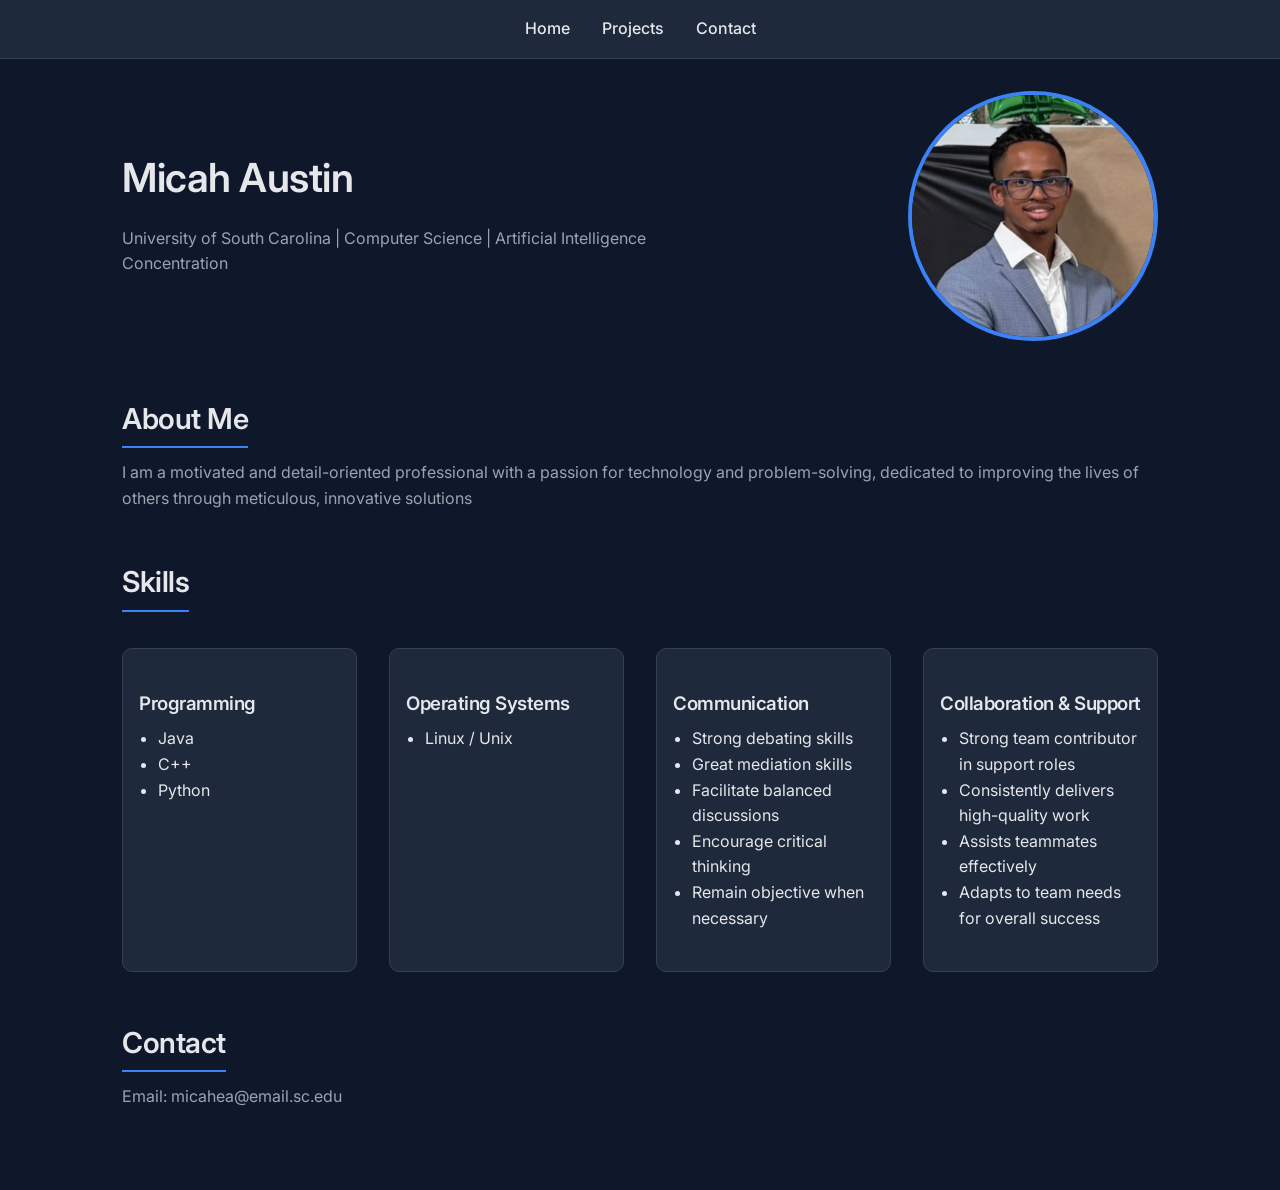
==== index.html @ 253d5ba9 "Refactor skills section into a grid layout" ====
<!DOCTYPE html>
<html>
  <head>
    <title>Micah Austin | Portfolio</title>
    <link rel="stylesheet" href="index_style.css">
    <link href="https://fonts.googleapis.com/css2?family=Roboto&display=swap" rel="stylesheet">
  </head>
  <body>
    <nav>
      <ul>
        <li><a href="#">Home</a></li>
        <li><a href="projects.html">Projects</a></li>
        <li><a href="#contact">Contact</a></li>
      </ul>
    </nav>
    <div class="container">
      <section class="intro">
        <div class="intro-text">
          <h1>Micah Austin</h1>
          <p>University of South Carolina | Computer Science | Artificial Intelligence Concentration</p>
        </div>
        <div class="profile-container">
          <img src="images/profile.jpg" alt="Profile Picture" class="profile-img">
        </div>
      </section>
      <section>
        <h2>About Me</h2>
        <p>
          I am a motivated and detail-oriented professional with a passion for technology and problem-solving,
          dedicated to improving the lives of others through meticulous, innovative solutions
        </p>
      </section>
      <section class="skills">
        <h2>Skills</h2>
        <div class="skills-grid">
          <div class="skill-group">
            <h3>Programming</h3>
            <ul>
              <li>Java</li>
              <li>C++</li>
              <li>Python</li>
            </ul>
          </div>
          <div class="skill-group">
            <h3>Operating Systems</h3>
            <ul>
              <li>Linux / Unix</li>
            </ul>
          </div>
          <div class="skill-group">
            <h3>Communication</h3>
            <ul>
              <li>Strong debating skills</li>
              <li>Great mediation skills</li>
              <li>Facilitate balanced discussions</li>
              <li>Encourage critical thinking</li>
              <li>Remain objective when necessary</li>
            </ul>
          </div>
          <div class="skill-group">
            <h3>Collaboration & Support</h3>
            <ul>
              <li>Strong team contributor in support roles</li>
              <li>Consistently delivers high-quality work</li>
              <li>Assists teammates effectively</li>
              <li>Adapts to team needs for overall success</li>
            </ul>
          </div>
        </div>
      </section>
      <section id="contact">
        <h2>Contact</h2>
        <p>Email: micahea@email.sc.edu</p>
      </section>
    </div>
  </body>
</html>
---- index_style.css ----
/* ===== IMPORT FONT ===== */
@import url('https://fonts.googleapis.com/css2?family=Inter:wght@400;500;600;700&display=swap');

/* ===== ROOT VARIABLES (COLOR SYSTEM) ===== */
:root {
  --bg-color: #0f172a;          /* dark navy background */
  --primary-color: #1e293b;     /* section background */
  --accent-color: #3b82f6;      /* blue accent */
  --accent-hover: #2563eb;

  --text-color: #e5e7eb;        /* light text */
  --text-muted: #9ca3af;

  --border-color: #334155;
}

/* ===== GLOBAL RESET ===== */
* {
  margin: 0;
  padding: 0;
  box-sizing: border-box;
}

/* ===== BODY ===== */
body {
  font-family: 'Inter', sans-serif;
  background-color: var(--bg-color);
  color: var(--text-color);
  line-height: 1.6;
}

/* ===== CONTAINER ===== */
.container {
  max-width: 1100px;
  margin: 0 auto;
  padding: 2rem;
}

/* ===== HEADINGS ===== */
h1, h2, h3 {
  font-weight: 600;
  letter-spacing: -0.5px;
}

h1 {
  font-size: 2.5rem;
  margin-bottom: 1rem;
}

h2 {
  font-size: 1.8rem;
  margin-bottom: 0.75rem;
  border-bottom: 2px solid var(--accent-color);
  display: inline-block;
  padding-bottom: 0.25rem;
}

h3 {
  margin-top: 1.5rem;
}

p {
  color: var(--text-muted);
  margin-bottom: 1rem;
}

/* ===== NAVBAR ===== */
html {
  scroll-behavior: smooth;
}

nav {
  background-color: var(--primary-color);
  border-bottom: 1px solid var(--border-color);
}

nav ul {
  display: flex;
  justify-content: center;
  list-style: none;
  gap: 2rem;
  padding: 1rem;
}

nav a {
  text-decoration: none;
  color: var(--text-color);
  font-weight: 500;
  transition: 0.2s;
}

nav a:hover {
  color: var(--accent-color);
}

/* ===== SECTIONS ===== */
section {
  margin-bottom: 3rem;
}

/* ===== INTRODUCTION ===== */

.intro {
  display: flex;
  align-items: center;
  justify-content: space-between;
  gap: 2rem;
}

.intro-text {
  max-width: 600px;
}

.profile-img {
  width: 250px;
  height: 250px;
  border-radius: 75%;
  object-fit: cover;
  border: 4px solid var(--accent-color);
}

/* ===== SKILLS ===== */
.skills {
  margin-top: 2rem;
}

.skills h3 {
  margin-top: 1.5rem;
  margin-bottom: 0.5rem;
}

.skills ul {
  padding-left: 1.2rem;
  margin-bottom: 1.5rem;
}

.skills-grid {
  display: grid;
  grid-template-columns: repeat(4, 1fr);
  gap: 2rem;
  margin-top: 1.5rem;
}

.skill-group {
  height: 100%;
  background: var(--primary-color);
  padding: 1rem;
  border-radius: 10px;
  border: 1px solid var(--border-color);
}

/* ===== LINKS ===== */
a {
  color: var(--accent-color);
}

a:hover {
  text-decoration: underline;
}
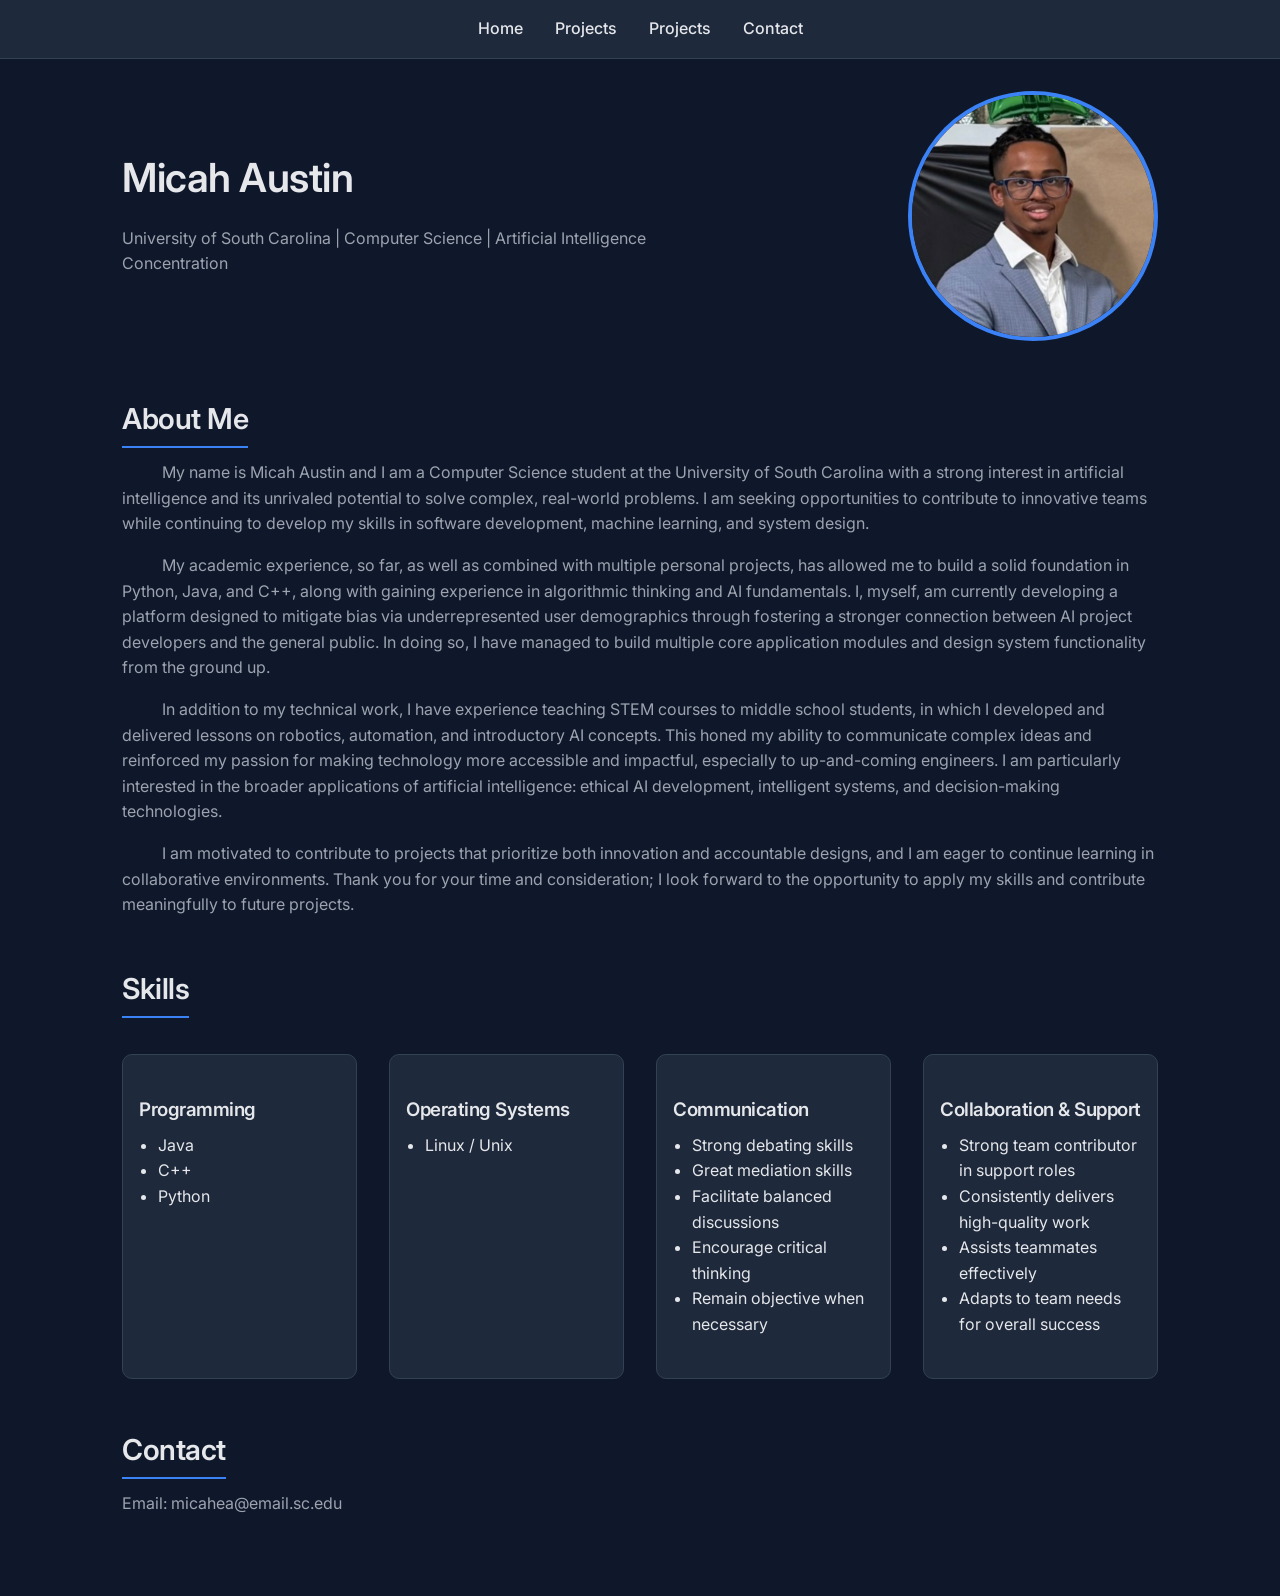
==== commit 5e3f6446: "Revise portfolio content and add resume link Updated the portfolio page with a new resume link and e" ====
--- a/index.html
+++ b/index.html
@@ -3,13 +3,13 @@
   <head>
     <title>Micah Austin | Portfolio</title>
     <link rel="stylesheet" href="index_style.css">
-    <link href="https://fonts.googleapis.com/css2?family=Roboto&display=swap" rel="stylesheet">
   </head>
   <body>
     <nav>
       <ul>
         <li><a href="#">Home</a></li>
         <li><a href="projects.html">Projects</a></li>
+        <li><a href="resume.html">Projects</a></li>
         <li><a href="#contact">Contact</a></li>
       </ul>
     </nav>
@@ -25,9 +25,33 @@
       </section>
       <section>
         <h2>About Me</h2>
-        <p>
-          I am a motivated and detail-oriented professional with a passion for technology and problem-solving,
-          dedicated to improving the lives of others through meticulous, innovative solutions
+        <p style="text-indent: 40px;">
+          My name is Micah Austin and I am a Computer Science student at the University of South Carolina
+          with a strong interest in artificial intelligence and its unrivaled potential to solve complex,
+          real-world problems. I am seeking opportunities to contribute to innovative teams while continuing
+          to develop my skills in software development, machine learning, and system design.
+        </p>
+        <p style="text-indent: 40px;">
+          My academic experience, so far, as well as combined with multiple personal projects, has allowed
+          me to build a solid foundation in Python, Java, and C++, along with gaining experience in algorithmic
+          thinking and AI fundamentals. I, myself, am currently developing a platform designed to mitigate bias
+          via underrepresented user demographics through fostering a stronger connection between AI project
+          developers and the general public. In doing so, I have managed to build multiple core application
+          modules and design system functionality from the ground up.
+        </p>
+        <p style="text-indent: 40px;">
+          In addition to my technical work, I have experience teaching STEM courses to middle school students,
+          in which I developed and delivered lessons on robotics, automation, and introductory AI concepts.
+          This honed my ability to communicate complex ideas and reinforced my passion for making technology
+          more accessible and impactful, especially to up-and-coming engineers. I am particularly interested
+          in the broader applications of artificial intelligence: ethical AI development, intelligent systems,
+          and decision-making technologies.
+        </p>
+        <p style="text-indent: 40px;">
+          I am motivated to contribute to projects that prioritize both innovation and accountable designs,
+          and I am eager to continue learning in collaborative environments. Thank you for your time and
+          consideration; I look forward to the opportunity to apply my skills and contribute meaningfully to
+          future projects.
         </p>
       </section>
       <section class="skills">
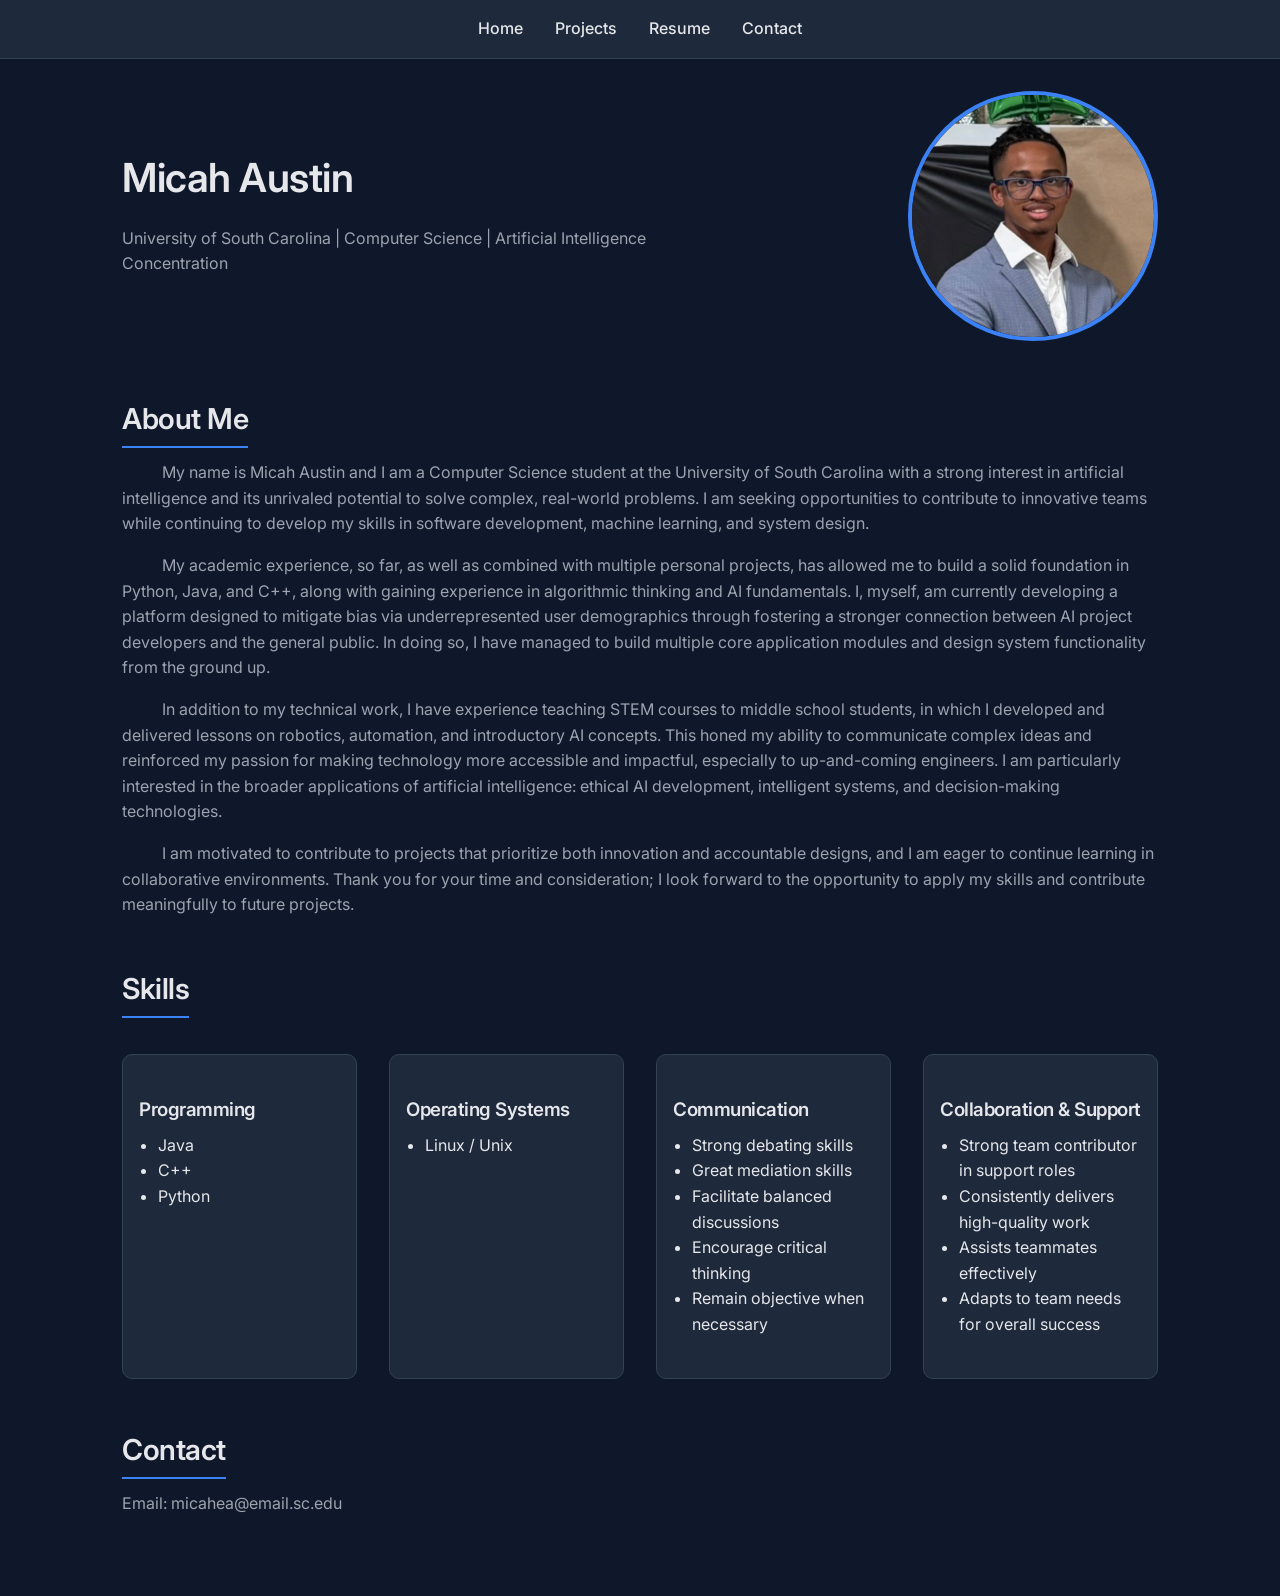
==== commit 200e196e: "Change 'Projects' link to 'Resume' in navigation" ====
--- a/index.html
+++ b/index.html
@@ -9,7 +9,7 @@
       <ul>
         <li><a href="#">Home</a></li>
         <li><a href="projects.html">Projects</a></li>
-        <li><a href="resume.html">Projects</a></li>
+        <li><a href="resume.html">Resume</a></li>
         <li><a href="#contact">Contact</a></li>
       </ul>
     </nav>
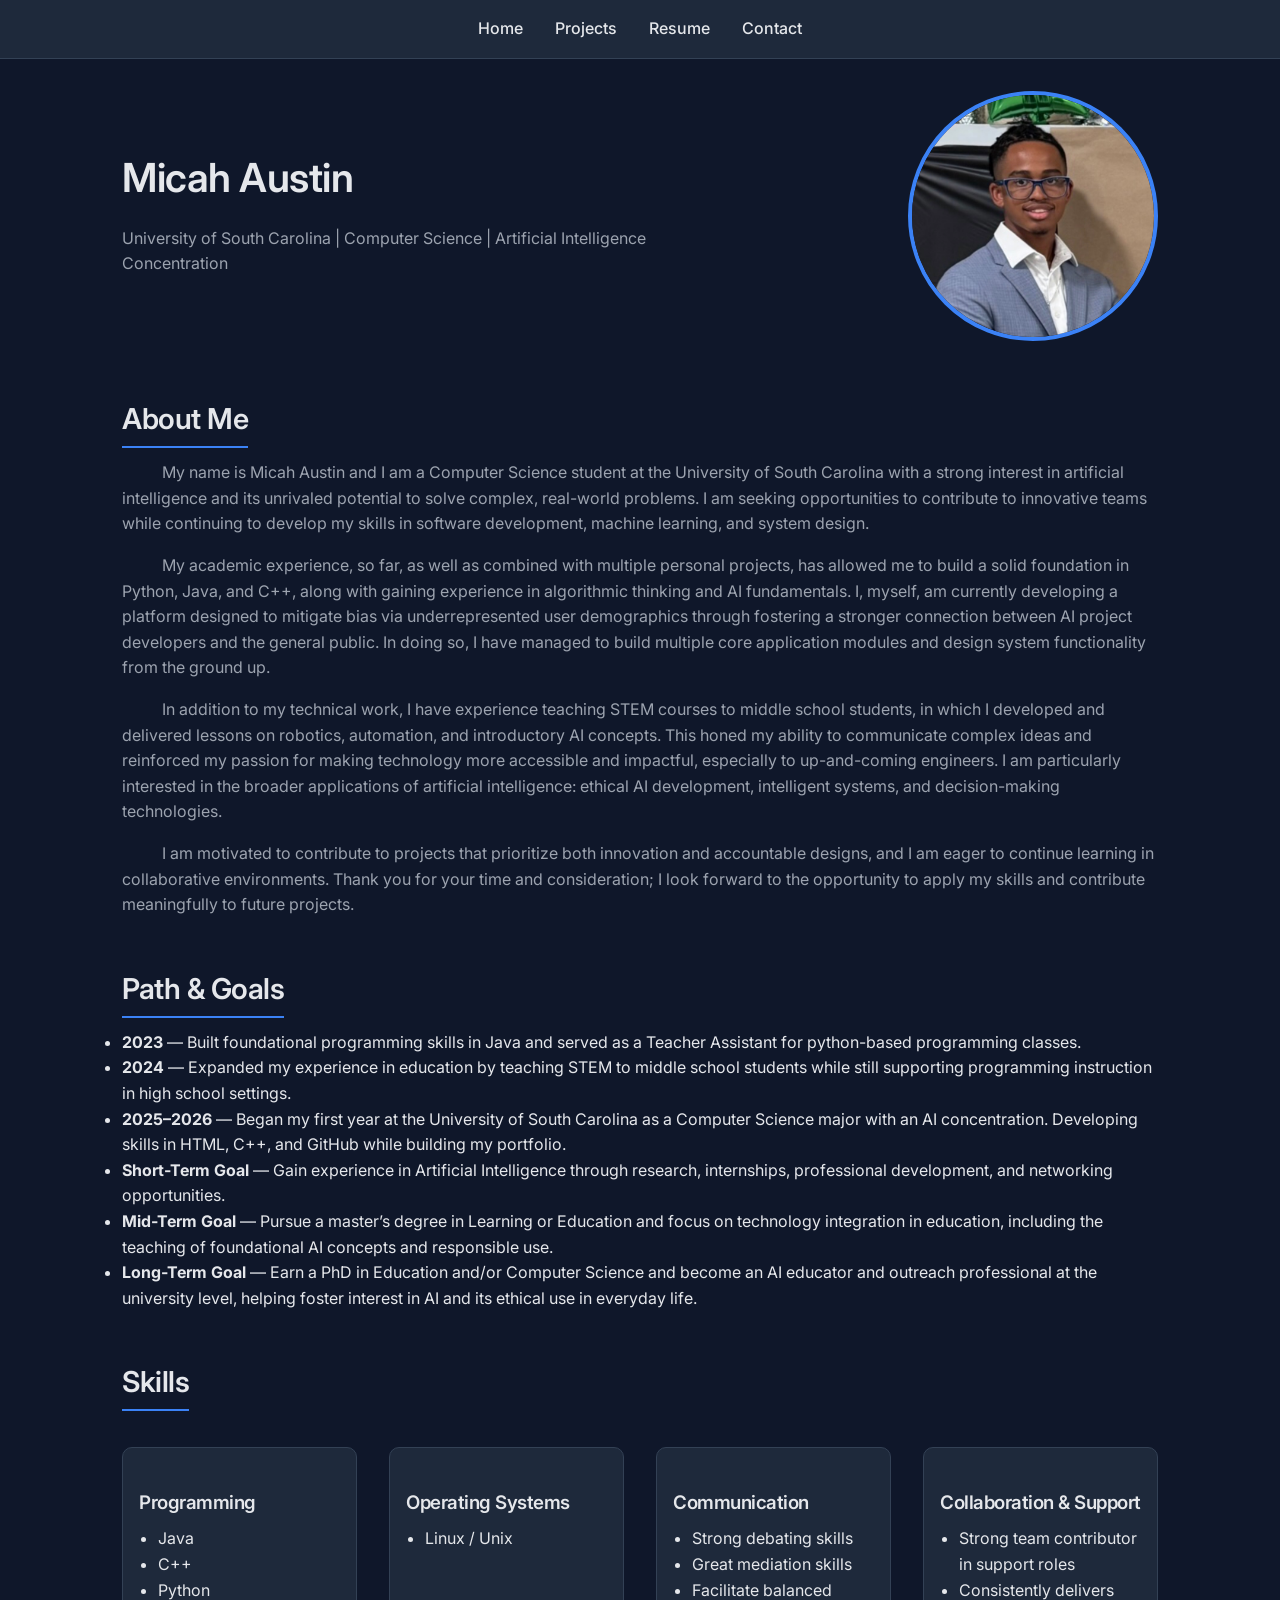
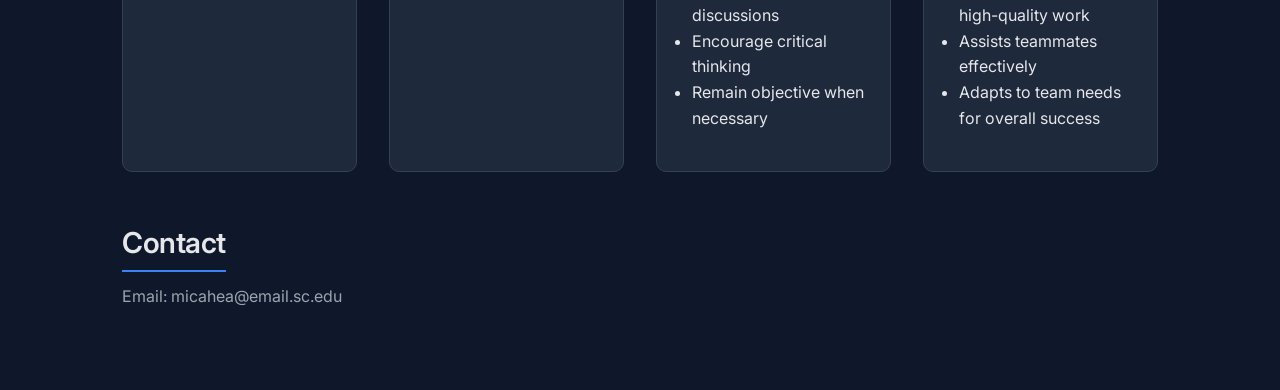
==== commit 00eb0e8e: "Update index.html" ====
--- a/index.html
+++ b/index.html
@@ -54,6 +54,17 @@
           future projects.
         </p>
       </section>
+      <section class="timeline">
+        <h2>Path & Goals</h2>
+        <ul>
+          <li><strong>2023</strong> — Built foundational programming skills in Java and served as a Teacher Assistant for python-based programming classes.</li>
+          <li><strong>2024</strong> — Expanded my experience in education by teaching STEM to middle school students while still supporting programming instruction in high school settings.</li>
+          <li><strong>2025–2026</strong> — Began my first year at the University of South Carolina as a Computer Science major with an AI concentration. Developing skills in HTML, C++, and GitHub while building my portfolio.</li>
+          <li><strong>Short-Term Goal</strong> — Gain experience in Artificial Intelligence through research, internships, professional development, and networking opportunities.</li>
+          <li><strong>Mid-Term Goal</strong> — Pursue a master’s degree in Learning or Education and focus on technology integration in education, including the teaching of foundational AI concepts and responsible use.</li>
+          <li><strong>Long-Term Goal</strong> — Earn a PhD in Education and/or Computer Science and become an AI educator and outreach professional at the university level, helping foster interest in AI and its ethical use in everyday life.</li>
+        </ul>
+      </section>
       <section class="skills">
         <h2>Skills</h2>
         <div class="skills-grid">
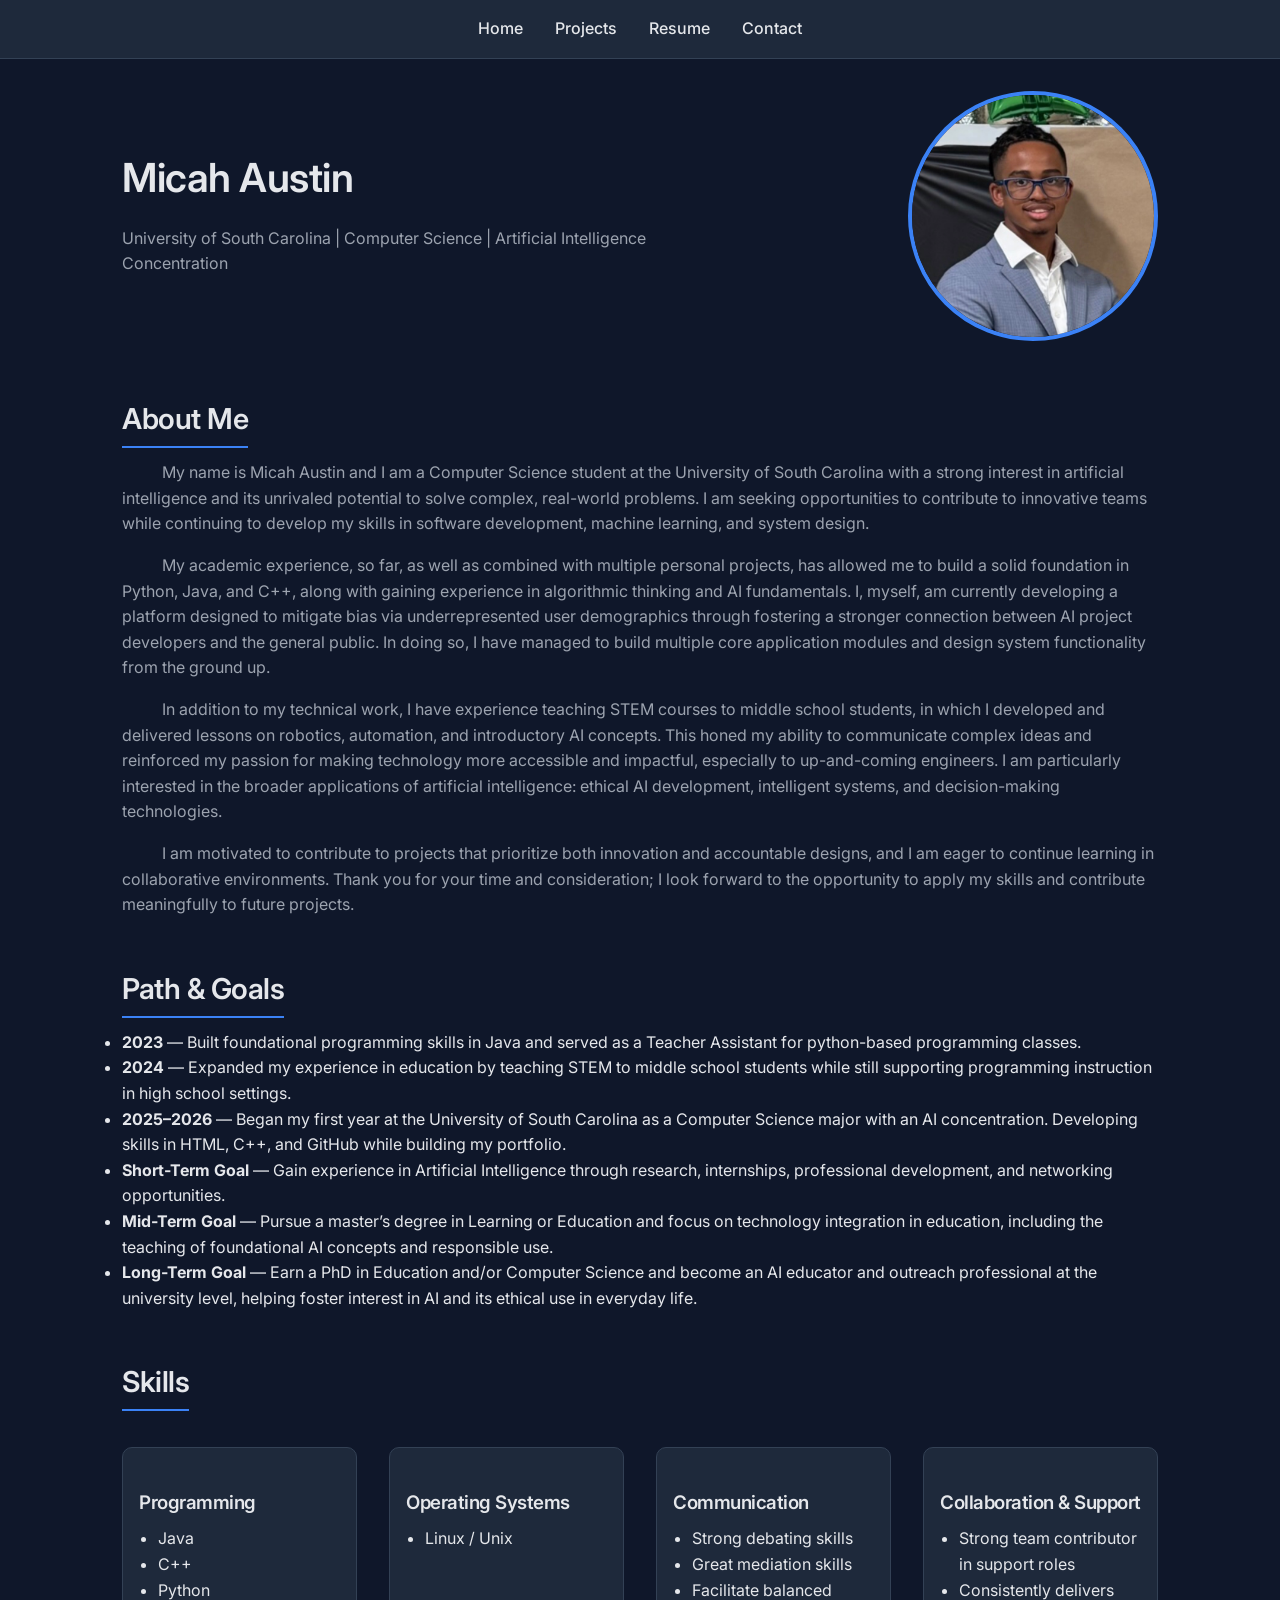
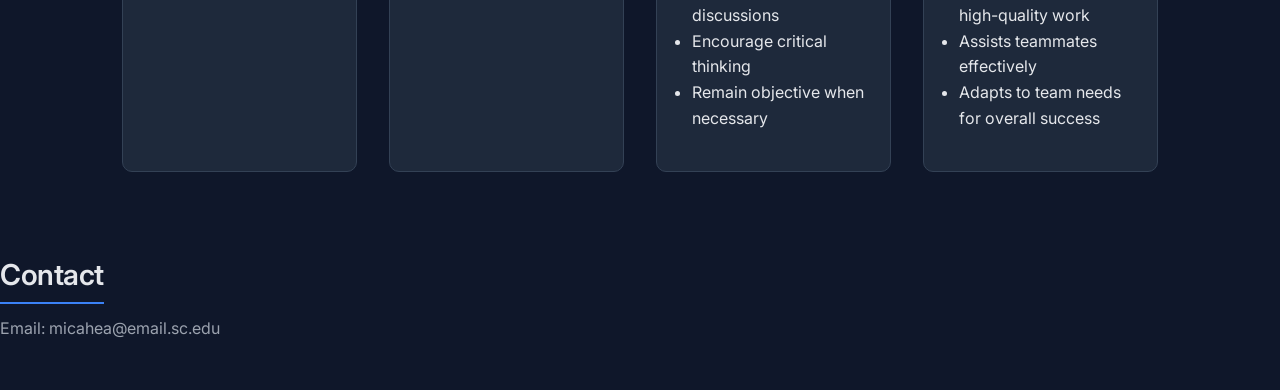
==== commit 517bacdb: "Refactor HTML structure and navigation elements for SEO" ====
--- a/index.html
+++ b/index.html
@@ -5,108 +5,114 @@
     <link rel="stylesheet" href="index_style.css">
   </head>
   <body>
-    <nav>
-      <ul>
-        <li><a href="#">Home</a></li>
-        <li><a href="projects.html">Projects</a></li>
-        <li><a href="resume.html">Resume</a></li>
-        <li><a href="#contact">Contact</a></li>
-      </ul>
-    </nav>
-    <div class="container">
-      <section class="intro">
-        <div class="intro-text">
-          <h1>Micah Austin</h1>
-          <p>University of South Carolina | Computer Science | Artificial Intelligence Concentration</p>
-        </div>
-        <div class="profile-container">
-          <img src="images/profile.jpg" alt="Profile Picture" class="profile-img">
-        </div>
-      </section>
-      <section>
-        <h2>About Me</h2>
-        <p style="text-indent: 40px;">
-          My name is Micah Austin and I am a Computer Science student at the University of South Carolina
-          with a strong interest in artificial intelligence and its unrivaled potential to solve complex,
-          real-world problems. I am seeking opportunities to contribute to innovative teams while continuing
-          to develop my skills in software development, machine learning, and system design.
-        </p>
-        <p style="text-indent: 40px;">
-          My academic experience, so far, as well as combined with multiple personal projects, has allowed
-          me to build a solid foundation in Python, Java, and C++, along with gaining experience in algorithmic
-          thinking and AI fundamentals. I, myself, am currently developing a platform designed to mitigate bias
-          via underrepresented user demographics through fostering a stronger connection between AI project
-          developers and the general public. In doing so, I have managed to build multiple core application
-          modules and design system functionality from the ground up.
-        </p>
-        <p style="text-indent: 40px;">
-          In addition to my technical work, I have experience teaching STEM courses to middle school students,
-          in which I developed and delivered lessons on robotics, automation, and introductory AI concepts.
-          This honed my ability to communicate complex ideas and reinforced my passion for making technology
-          more accessible and impactful, especially to up-and-coming engineers. I am particularly interested
-          in the broader applications of artificial intelligence: ethical AI development, intelligent systems,
-          and decision-making technologies.
-        </p>
-        <p style="text-indent: 40px;">
-          I am motivated to contribute to projects that prioritize both innovation and accountable designs,
-          and I am eager to continue learning in collaborative environments. Thank you for your time and
-          consideration; I look forward to the opportunity to apply my skills and contribute meaningfully to
-          future projects.
-        </p>
-      </section>
-      <section class="timeline">
-        <h2>Path & Goals</h2>
+    <header>
+      <nav>
         <ul>
-          <li><strong>2023</strong> — Built foundational programming skills in Java and served as a Teacher Assistant for python-based programming classes.</li>
-          <li><strong>2024</strong> — Expanded my experience in education by teaching STEM to middle school students while still supporting programming instruction in high school settings.</li>
-          <li><strong>2025–2026</strong> — Began my first year at the University of South Carolina as a Computer Science major with an AI concentration. Developing skills in HTML, C++, and GitHub while building my portfolio.</li>
-          <li><strong>Short-Term Goal</strong> — Gain experience in Artificial Intelligence through research, internships, professional development, and networking opportunities.</li>
-          <li><strong>Mid-Term Goal</strong> — Pursue a master’s degree in Learning or Education and focus on technology integration in education, including the teaching of foundational AI concepts and responsible use.</li>
-          <li><strong>Long-Term Goal</strong> — Earn a PhD in Education and/or Computer Science and become an AI educator and outreach professional at the university level, helping foster interest in AI and its ethical use in everyday life.</li>
+          <li><a href="#">Home</a></li>
+          <li><a href="projects.html">Projects</a></li>
+          <li><a href="resume.html">Resume</a></li>
+          <li><a href="#contact">Contact</a></li>
         </ul>
-      </section>
-      <section class="skills">
-        <h2>Skills</h2>
-        <div class="skills-grid">
-          <div class="skill-group">
-            <h3>Programming</h3>
-            <ul>
-              <li>Java</li>
-              <li>C++</li>
-              <li>Python</li>
-            </ul>
+      </nav>
+    </header>
+    <main>
+      <div class="container">
+        <section class="intro">
+          <div class="intro-text">
+            <h1>Micah Austin</h1>
+            <p>University of South Carolina | Computer Science | Artificial Intelligence Concentration</p>
           </div>
-          <div class="skill-group">
-            <h3>Operating Systems</h3>
-            <ul>
-              <li>Linux / Unix</li>
-            </ul>
+          <div class="profile-container">
+            <img src="images/profile.jpg" alt="Profile Picture" class="profile-img">
           </div>
-          <div class="skill-group">
-            <h3>Communication</h3>
-            <ul>
-              <li>Strong debating skills</li>
-              <li>Great mediation skills</li>
-              <li>Facilitate balanced discussions</li>
-              <li>Encourage critical thinking</li>
-              <li>Remain objective when necessary</li>
-            </ul>
+        </section>
+        <section>
+          <h2>About Me</h2>
+          <p style="text-indent: 40px;">
+            My name is Micah Austin and I am a Computer Science student at the University of South Carolina
+            with a strong interest in artificial intelligence and its unrivaled potential to solve complex,
+            real-world problems. I am seeking opportunities to contribute to innovative teams while continuing
+            to develop my skills in software development, machine learning, and system design.
+          </p>
+          <p style="text-indent: 40px;">
+            My academic experience, so far, as well as combined with multiple personal projects, has allowed
+            me to build a solid foundation in Python, Java, and C++, along with gaining experience in algorithmic
+            thinking and AI fundamentals. I, myself, am currently developing a platform designed to mitigate bias
+            via underrepresented user demographics through fostering a stronger connection between AI project
+            developers and the general public. In doing so, I have managed to build multiple core application
+            modules and design system functionality from the ground up.
+          </p>
+          <p style="text-indent: 40px;">
+            In addition to my technical work, I have experience teaching STEM courses to middle school students,
+            in which I developed and delivered lessons on robotics, automation, and introductory AI concepts.
+            This honed my ability to communicate complex ideas and reinforced my passion for making technology
+            more accessible and impactful, especially to up-and-coming engineers. I am particularly interested
+            in the broader applications of artificial intelligence: ethical AI development, intelligent systems,
+            and decision-making technologies.
+          </p>
+          <p style="text-indent: 40px;">
+            I am motivated to contribute to projects that prioritize both innovation and accountable designs,
+            and I am eager to continue learning in collaborative environments. Thank you for your time and
+            consideration; I look forward to the opportunity to apply my skills and contribute meaningfully to
+            future projects.
+          </p>
+        </section>
+        <section class="timeline">
+          <h2>Path & Goals</h2>
+          <ul>
+            <li><strong>2023</strong> — Built foundational programming skills in Java and served as a Teacher Assistant for python-based programming classes.</li>
+            <li><strong>2024</strong> — Expanded my experience in education by teaching STEM to middle school students while still supporting programming instruction in high school settings.</li>
+            <li><strong>2025–2026</strong> — Began my first year at the University of South Carolina as a Computer Science major with an AI concentration. Developing skills in HTML, C++, and GitHub while building my portfolio.</li>
+            <li><strong>Short-Term Goal</strong> — Gain experience in Artificial Intelligence through research, internships, professional development, and networking opportunities.</li>
+            <li><strong>Mid-Term Goal</strong> — Pursue a master’s degree in Learning or Education and focus on technology integration in education, including the teaching of foundational AI concepts and responsible use.</li>
+            <li><strong>Long-Term Goal</strong> — Earn a PhD in Education and/or Computer Science and become an AI educator and outreach professional at the university level, helping foster interest in AI and its ethical use in everyday life.</li>
+          </ul>
+        </section>
+        <section class="skills">
+          <h2>Skills</h2>
+          <div class="skills-grid">
+            <div class="skill-group">
+              <h3>Programming</h3>
+              <ul>
+                <li>Java</li>
+                <li>C++</li>
+                <li>Python</li>
+              </ul>
+            </div>
+            <div class="skill-group">
+              <h3>Operating Systems</h3>
+              <ul>
+                <li>Linux / Unix</li>
+              </ul>
+            </div>
+            <div class="skill-group">
+              <h3>Communication</h3>
+              <ul>
+                <li>Strong debating skills</li>
+                <li>Great mediation skills</li>
+                <li>Facilitate balanced discussions</li>
+                <li>Encourage critical thinking</li>
+                <li>Remain objective when necessary</li>
+              </ul>
+            </div>
+            <div class="skill-group">
+              <h3>Collaboration & Support</h3>
+              <ul>
+                <li>Strong team contributor in support roles</li>
+                <li>Consistently delivers high-quality work</li>
+                <li>Assists teammates effectively</li>
+                <li>Adapts to team needs for overall success</li>
+              </ul>
+            </div>
           </div>
-          <div class="skill-group">
-            <h3>Collaboration & Support</h3>
-            <ul>
-              <li>Strong team contributor in support roles</li>
-              <li>Consistently delivers high-quality work</li>
-              <li>Assists teammates effectively</li>
-              <li>Adapts to team needs for overall success</li>
-            </ul>
-          </div>
-        </div>
-      </section>
+        </section>
+      </div>
+    </main>
+    <footer>
       <section id="contact">
         <h2>Contact</h2>
         <p>Email: micahea@email.sc.edu</p>
       </section>
-    </div>
+    </footer>
   </body>
 </html>
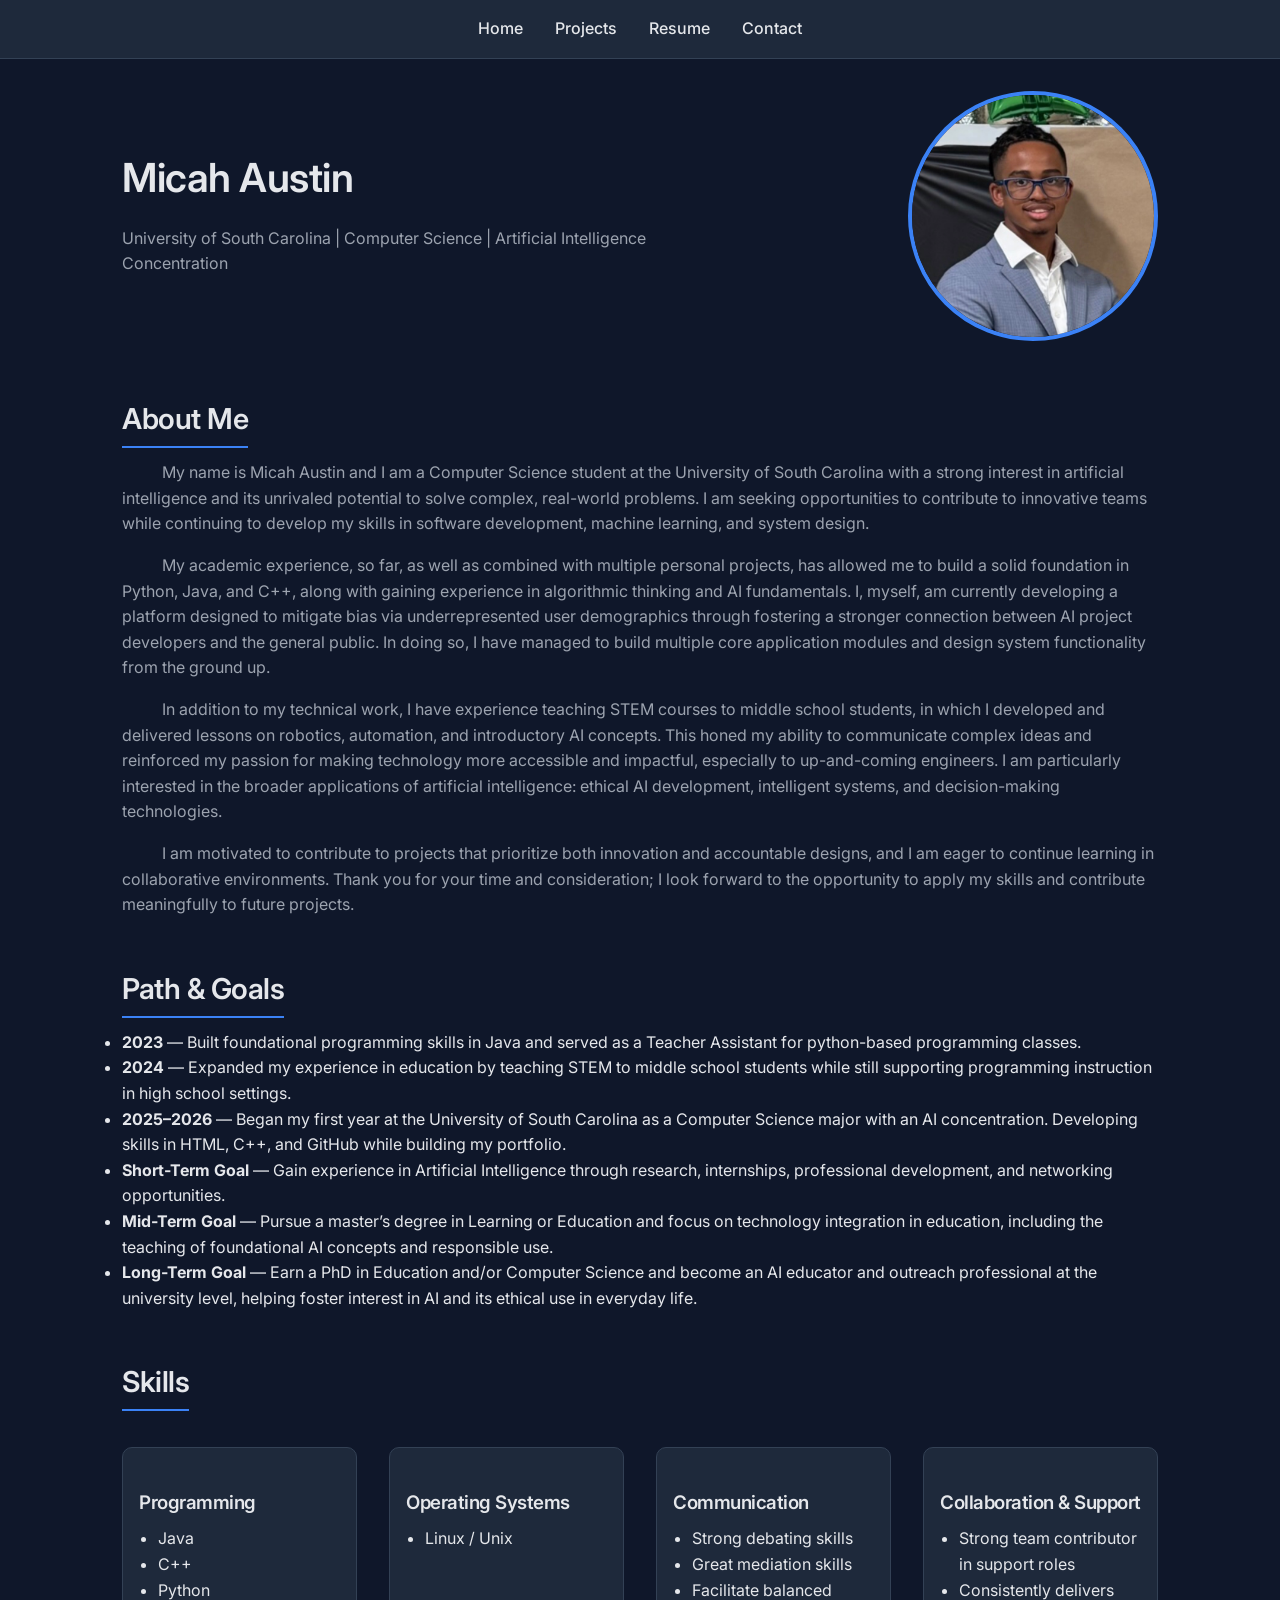
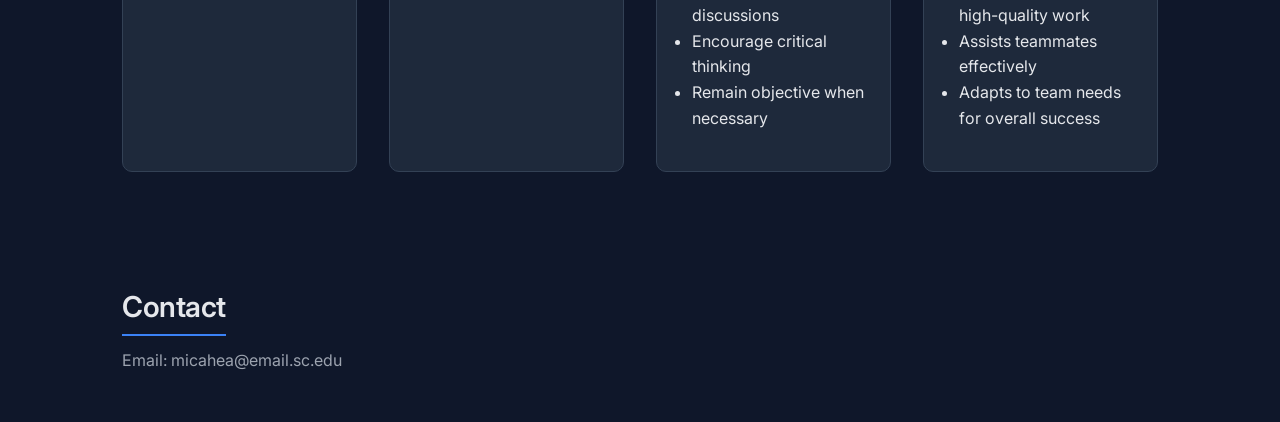
==== commit e239594c: "Added contact section to class for styling" ====
--- a/index.html
+++ b/index.html
@@ -109,7 +109,7 @@
       </div>
     </main>
     <footer>
-      <section id="contact">
+      <section class="container" id="contact">
         <h2>Contact</h2>
         <p>Email: micahea@email.sc.edu</p>
       </section>
--- a/index_style.css
+++ b/index_style.css
@@ -29,7 +29,7 @@
   line-height: 1.6;
 }
 
-/* ===== CONTAINER ===== */
+/* ===== SEO ===== */
 .container {
   max-width: 1100px;
   margin: 0 auto;
